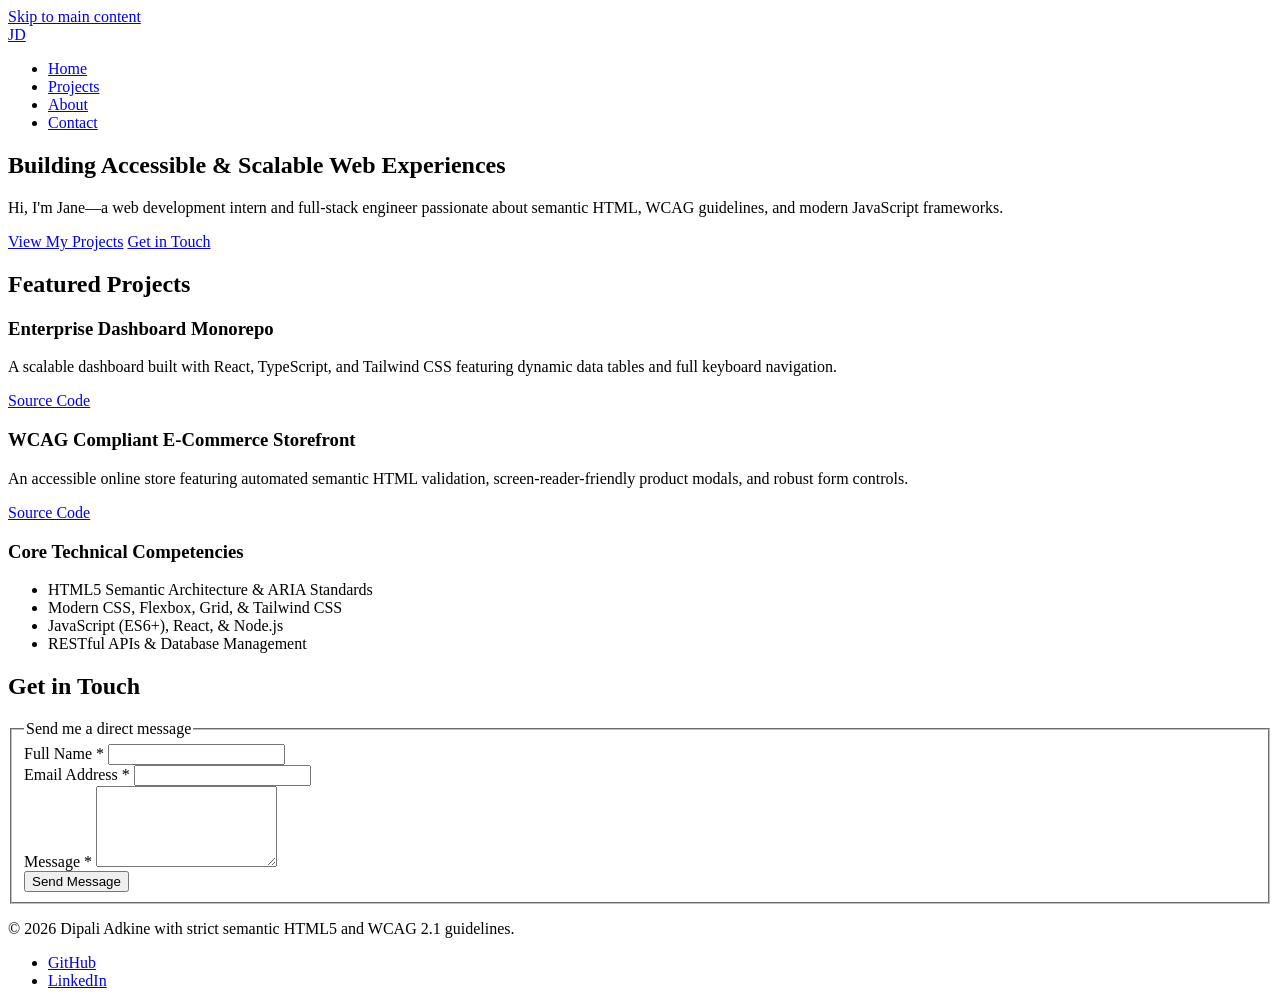
==== index.html @ 746985ae "thiranex internship task1 symantic HTML accessibility architecture" ====
<!DOCTYPE html>
<html lang="en">
<head>
    <meta charset="UTF-8">
    <meta name="viewport" content="width=device-width, initial-scale=1.0">
    <meta name="description" content="Professional portfolio of a Full-Stack Web
    <title>dipali Adkine | FullStack Web developer portfolio</title>
    <link rel="stylesheet" href="./styles.css">
</head>
<body>

    <!-- Skip Link for Keyboard & Screen Reader Users -->
    <a href="#main-content" class="skip-link">Skip to main content</a>

    <!-- Site Header & Global Navigation -->
    <header role="banner">
        <nav aria-label="Main Navigation" role="navigation">
            <div class="logo">
                <a href="index.html" aria-label="Dipali adkine Homepage">JD</a>
            </div>
            <ul class="nav-links" role="list">
                <li><a href="index.html" aria-current="page">Home</a></li>
                <li><a href="projects.html">Projects</a></li>
                <li><a href="about.html">About</a></li>
                <li><a href="contact.html">Contact</a></li>
            </ul>
        </nav>
    </header>

    <!-- Main Content Wrapper -->
    <main id="main-content" role="main">
        
        <!-- Hero Section -->
        <section aria-labelledby="hero-heading" class="hero-section">
            <h1 id="hero-heading">Building Accessible & Scalable Web Experiences</h1>
            <p>Hi, I'm Jane—a web development intern and full-stack engineer passionate about semantic HTML, WCAG guidelines, and modern JavaScript frameworks.</p>
            <div class="cta-group">
                <a href="projects.html" class="btn btn-primary">View My Projects</a>
                <a href="contact.html" class="btn btn-secondary">Get in Touch</a>
            </div>
        </section>

        <!-- Featured Projects Article Grid -->
        <section aria-labelledby="projects-heading">
            <h2 id="projects-heading">Featured Projects</h2>
            <div class="project-grid">
                
                <article class="project-card">
                    <h3>Enterprise Dashboard Monorepo</h3>
                    <p>A scalable dashboard built with React, TypeScript, and Tailwind CSS featuring dynamic data tables and full keyboard navigation.</p>
                    <a href="https://github.com/username/dashboard" aria-label="View Enterprise Dashboard Monorepo source code on GitHub">Source Code</a>
                </article>

                <article class="project-card">
                    <h3>WCAG Compliant E-Commerce Storefront</h3>
                    <p>An accessible online store featuring automated semantic HTML validation, screen-reader-friendly product modals, and robust form controls.</p>
                    <a href="https://github.com/username/storefront" aria-label="View WCAG Compliant E-Commerce Storefront source code on GitHub">Source Code</a>
                </article>

            </div>
        </section>

        <!-- Supplementary Sidebar / Tech Stack Section -->
        <aside aria-label="Skills and Technologies" class="tech-stack-aside">
            <h3>Core Technical Competencies</h3>
            <ul role="list">
                <li>HTML5 Semantic Architecture & ARIA Standards</li>
                <li>Modern CSS, Flexbox, Grid, & Tailwind CSS</li>
                <li>JavaScript (ES6+), React, & Node.js</li>
                <li>RESTful APIs & Database Management</li>
            </ul>
        </aside>

    </main>

    <!-- Accessible Contact Form Preview -->
    <section aria-labelledby="contact-heading" id="contact">
        <h2 id="contact-heading">Get in Touch</h2>
        <form action="#" method="POST" class="contact-form" novalidate>
            <fieldset>
                <legend>Send me a direct message</legend>

                <div class="form-group">
                    <label for="name">Full Name <span aria-hidden="true">*</span></label>
                    <input type="text" id="name" name="name" required aria-required="true" autocomplete="name">
                </div>

                <div class="form-group">
                    <label for="email">Email Address <span aria-hidden="true">*</span></label>
                    <input type="email" id="email" name="email" required aria-required="true" autocomplete="email">
                </div>

                <div class="form-group">
                    <label for="message">Message <span aria-hidden="true">*</span></label>
                    <textarea id="message" name="message" rows="5" required aria-required="true"></textarea>
                </div>

                <button type="submit" class="btn btn-primary">Send Message</button>
            </fieldset>
        </form>
    </section>

    <!-- Site Footer -->
    <footer role="contentinfo">
        <p>&copy; 2026 Dipali Adkine with strict semantic HTML5 and WCAG 2.1 guidelines.</p>
        <ul role="list" aria-label="Social links">
            <li><a href="https://github.com" target="_blank" rel="noopener noreferrer">GitHub</a></li>
            <li><a href="https://linkedin.com" target="_blank" rel="noopener noreferrer">LinkedIn</a></li>
        </ul>
    </footer>

</body>
</htm>
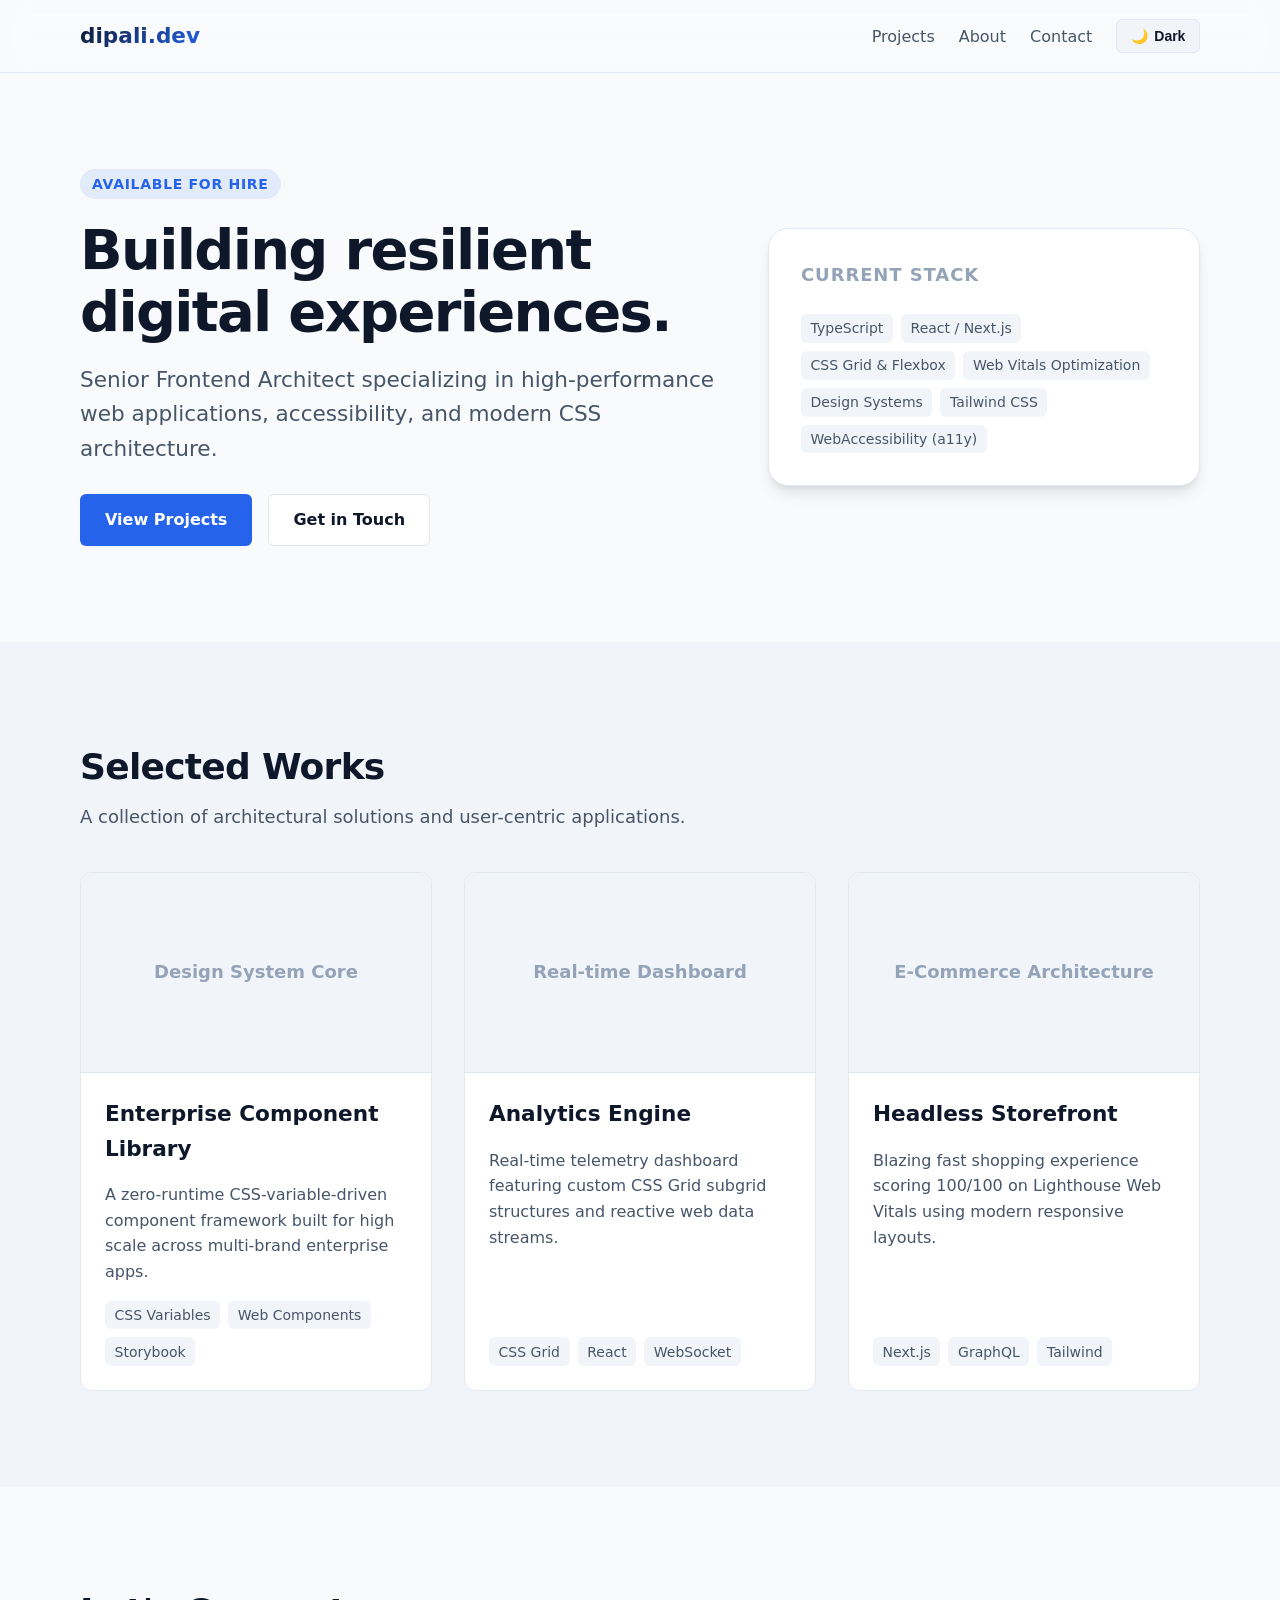
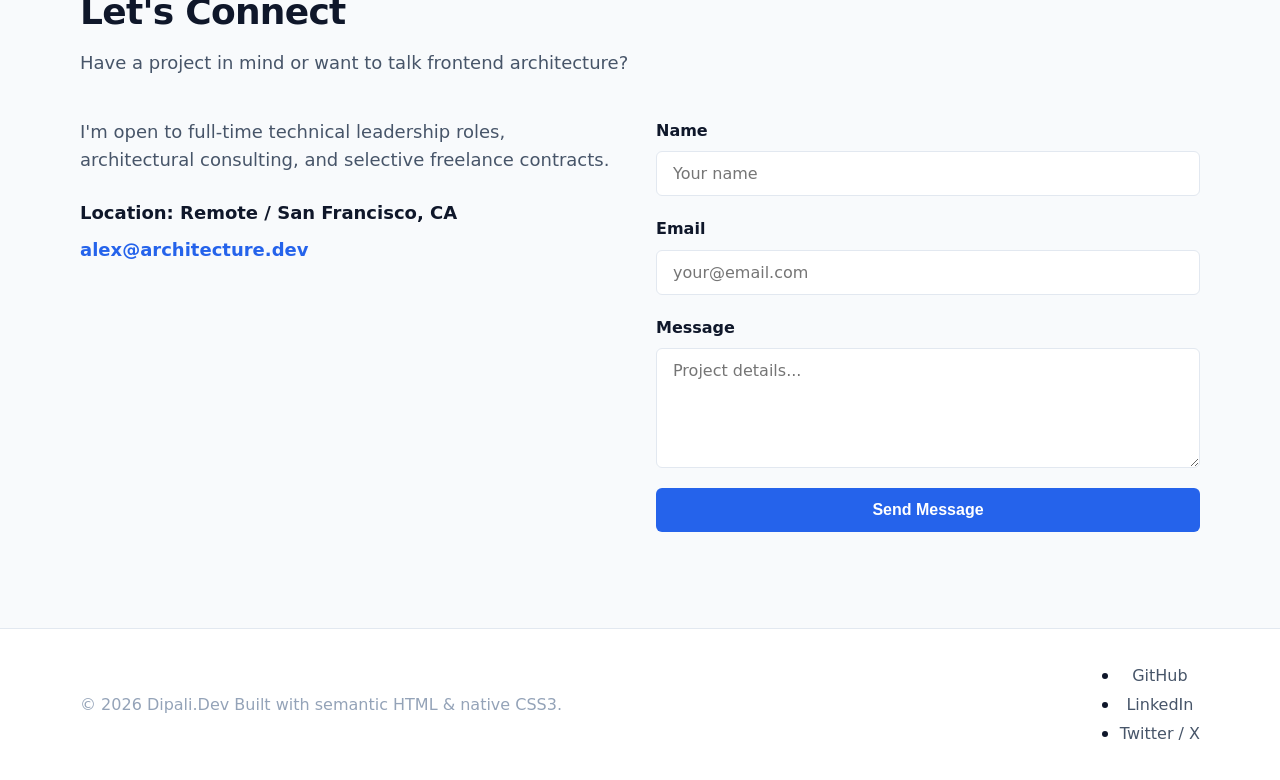
==== commit 05377f48: "Advance CSS Portfolio Architecture" ====
--- a/index.html
+++ b/index.html
@@ -1,113 +1,646 @@
 <!DOCTYPE html>
-<html lang="en">
+<html lang="en" data-theme="dark">
 <head>
-    <meta charset="UTF-8">
-    <meta name="viewport" content="width=device-width, initial-scale=1.0">
-    <meta name="description" content="Professional portfolio of a Full-Stack Web
-    <title>dipali Adkine | FullStack Web developer portfolio</title>
-    <link rel="stylesheet" href="./styles.css">
+  <meta charset="UTF-8" />
+  <meta name="viewport" content="width=device-width, initial-scale=1.0" />
+  <title>dipali adkine senior front end architech</title>
+
+  <style>
+    /* ==========================================================================
+       1. CSS CUSTOM VARIABLES & THEME ENGINE
+       ========================================================================== */
+    :root {
+      /* Color Palette — Light Mode Default */
+      --bg-primary: #f8fafc;
+      --bg-surface: #ffffff;
+      --bg-surface-elevated: #f1f5f9;
+      --text-primary: #0f172a;
+      --text-secondary: #475569;
+      --text-muted: #94a3b8;
+      --accent: #2563eb;
+      --accent-hover: #1d4ed8;
+      --accent-light: rgba(37, 99, 235, 0.1);
+      --border-color: #e2e8f0;
+      --shadow-sm: 0 1px 2px 0 rgb(0 0 0 / 0.05);
+      --shadow-md: 0 4px 6px -1px rgb(0 0 0 / 0.1), 0 2px 4px -2px rgb(0 0 0 / 0.1);
+      --shadow-lg: 0 10px 15px -3px rgb(0 0 0 / 0.1), 0 4px 6px -4px rgb(0 0 0 / 0.1);
+      
+      /* Typography Scale (Fluid with clamp) */
+      --font-sans: system-ui, -apple-system, BlinkMacSystemFont, 'Segoe UI', Roboto, sans-serif;
+      --text-xs: clamp(0.75rem, 0.7rem + 0.25vw, 0.875rem);
+      --text-sm: clamp(0.875rem, 0.8rem + 0.35vw, 1rem);
+      --text-base: clamp(1rem, 0.95rem + 0.25vw, 1.125rem);
+      --text-lg: clamp(1.125rem, 1rem + 0.6vw, 1.35rem);
+      --text-xl: clamp(1.5rem, 1.25rem + 1.25vw, 2.25rem);
+      --text-2xl: clamp(2rem, 1.5rem + 2.5vw, 3.5rem);
+
+      /* Structural Tokens */
+      --radius-sm: 6px;
+      --radius-md: 12px;
+      --radius-lg: 20px;
+      --max-width: 1200px;
+      --transition-fast: 150ms ease;
+      --transition-normal: 300ms cubic-bezier(0.4, 0, 0.2, 1);
+    }
+
+    /* Dark Mode Overrides */
+    [data-theme="dark"] {
+      --bg-primary: #0b0f19;
+      --bg-surface: #111827;
+      --bg-surface-elevated: #1f2937;
+      --text-primary: #f8fafc;
+      --text-secondary: #94a3b8;
+      --text-muted: #64748b;
+      --accent: #3b82f6;
+      --accent-hover: #60a5fa;
+      --accent-light: rgba(59, 130, 246, 0.15);
+      --border-color: #1e293b;
+      --shadow-sm: 0 1px 2px 0 rgb(0 0 0 / 0.5);
+      --shadow-md: 0 4px 6px -1px rgb(0 0 0 / 0.3);
+      --shadow-lg: 0 10px 15px -3px rgb(0 0 0 / 0.4);
+    }
+
+    /* System Preference Auto-Detect (Fallback if no explicit JS toggle) */
+    @media (prefers-color-scheme: dark) {
+      :root:not([data-theme="light"]) {
+        --bg-primary: #0b0f19;
+        --bg-surface: #111827;
+        --bg-surface-elevated: #1f2937;
+        --text-primary: #f8fafc;
+        --text-secondary: #94a3b8;
+        --text-muted: #64748b;
+        --accent: #3b82f6;
+        --accent-hover: #60a5fa;
+        --accent-light: rgba(59, 130, 246, 0.15);
+        --border-color: #1e293b;
+      }
+    }
+
+    /* ==========================================================================
+       2. MODERN CSS RESET & GLOBAL BASE
+       ========================================================================== */
+    *, *::before, *::after {
+      box-sizing: border-box;
+      margin: 0;
+      padding: 0;
+    }
+
+    html {
+      scroll-behavior: smooth;
+      color-scheme: light dark;
+    }
+
+    body {
+      background-color: var(--bg-primary);
+      color: var(--text-primary);
+      font-family: var(--font-sans);
+      font-size: var(--text-base);
+      line-height: 1.6;
+      transition: background-color var(--transition-normal), color var(--transition-normal);
+      min-height: 100vh;
+      display: flex;
+      flex-direction: column;
+    }
+
+    a {
+      color: inherit;
+      text-decoration: none;
+    }
+
+    img {
+      max-width: 100%;
+      height: auto;
+      display: block;
+    }
+
+    /* ==========================================================================
+       3. MACRO LAYOUT & CONTAINER PATTERNS
+       ========================================================================== */
+    .container {
+      width: 100%;
+      max-width: var(--max-width);
+      margin-inline: auto;
+      padding-inline: clamp(1rem, 4vw, 2.5rem);
+    }
+
+    .section {
+      padding-block: clamp(3rem, 8vw, 6rem);
+    }
+
+    .section-title {
+      font-size: var(--text-xl);
+      font-weight: 700;
+      letter-spacing: -0.02em;
+      margin-bottom: 0.5rem;
+    }
+
+    .section-subtitle {
+      color: var(--text-secondary);
+      margin-bottom: 2.5rem;
+      font-size: var(--text-base);
+    }
+
+    /* ==========================================================================
+       4. HEADER & FLEXBOX NAVIGATION
+       ========================================================================== */
+    .site-header {
+      position: sticky;
+      top: 0;
+      z-index: 100;
+      background-color: rgba(var(--bg-surface), 0.8);
+      backdrop-filter: blur(12px);
+      -webkit-backdrop-filter: blur(12px);
+      border-bottom: 1px solid var(--border-color);
+      transition: background-color var(--transition-normal);
+    }
+
+    .nav-container {
+      display: flex;
+      justify-content: space-between;
+      align-items: center;
+      height: 4.5rem;
+    }
+
+    .logo {
+      font-size: var(--text-lg);
+      font-weight: 800;
+      background: linear-gradient(135deg, var(--text-primary), var(--accent));
+      -webkit-background-clip: text;
+      -webkit-text-fill-color: transparent;
+    }
+
+    .nav-links {
+      display: flex;
+      align-items: center;
+      gap: 1.5rem;
+      list-style: none;
+    }
+
+    .nav-link {
+      color: var(--text-secondary);
+      font-weight: 500;
+      font-size: var(--text-sm);
+      transition: color var(--transition-fast);
+    }
+
+    .nav-link:hover {
+      color: var(--accent);
+    }
+
+    .theme-toggle {
+      background: var(--bg-surface-elevated);
+      border: 1px solid var(--border-color);
+      color: var(--text-primary);
+      padding: 0.5rem 0.85rem;
+      border-radius: var(--radius-sm);
+      cursor: pointer;
+      font-size: var(--text-xs);
+      font-weight: 600;
+      display: inline-flex;
+      align-items: center;
+      gap: 0.4rem;
+      transition: background-color var(--transition-fast), border-color var(--transition-fast);
+    }
+
+    .theme-toggle:hover {
+      border-color: var(--accent);
+    }
+
+    /* ==========================================================================
+       5. HERO SECTION (CSS GRID MACRO-LAYOUT)
+       ========================================================================== */
+    .hero-grid {
+      display: grid;
+      grid-template-columns: 1fr;
+      gap: 2.5rem;
+      align-items: center;
+    }
+
+    .hero-content {
+      display: flex;
+      flex-direction: column;
+      gap: 1.25rem;
+      align-items: flex-start;
+    }
+
+    .badge {
+      background: var(--accent-light);
+      color: var(--accent);
+      padding: 0.25rem 0.75rem;
+      border-radius: 999px;
+      font-size: var(--text-xs);
+      font-weight: 600;
+      letter-spacing: 0.05em;
+      text-transform: uppercase;
+    }
+
+    .hero-title {
+      font-size: var(--text-2xl);
+      line-height: 1.1;
+      font-weight: 800;
+      letter-spacing: -0.03em;
+    }
+
+    .hero-bio {
+      color: var(--text-secondary);
+      max-width: 55ch;
+      font-size: var(--text-lg);
+    }
+
+    .cta-group {
+      display: flex;
+      flex-wrap: wrap;
+      gap: 1rem;
+      margin-top: 0.5rem;
+    }
+
+    .btn {
+      display: inline-flex;
+      align-items: center;
+      justify-content: center;
+      padding: 0.75rem 1.5rem;
+      border-radius: var(--radius-sm);
+      font-weight: 600;
+      font-size: var(--text-sm);
+      transition: all var(--transition-fast);
+      cursor: pointer;
+      border: 1px solid transparent;
+    }
+
+    .btn-primary {
+      background-color: var(--accent);
+      color: #ffffff;
+    }
+
+    .btn-primary:hover {
+      background-color: var(--accent-hover);
+      transform: translateY(-2px);
+      box-shadow: var(--shadow-md);
+    }
+
+    .btn-secondary {
+      background-color: var(--bg-surface);
+      border-color: var(--border-color);
+      color: var(--text-primary);
+    }
+
+    .btn-secondary:hover {
+      background-color: var(--bg-surface-elevated);
+      transform: translateY(-2px);
+    }
+
+    .hero-card {
+      background-color: var(--bg-surface);
+      border: 1px solid var(--border-color);
+      border-radius: var(--radius-lg);
+      padding: 2rem;
+      box-shadow: var(--shadow-lg);
+      display: flex;
+      flex-direction: column;
+      gap: 1.5rem;
+    }
+
+    /* ==========================================================================
+       6. PROJECTS GRID (AUTO-FIT RESPONSIVE PATTERN)
+       ========================================================================== */
+    .projects-grid {
+      display: grid;
+      /* Auto-responsive grid without hardcoded breakpoint overrides */
+      grid-template-columns: repeat(auto-fit, minmax(min(100%, 320px), 1fr));
+      gap: 2rem;
+    }
+
+    .project-card {
+      background-color: var(--bg-surface);
+      border: 1px solid var(--border-color);
+      border-radius: var(--radius-md);
+      overflow: hidden;
+      display: flex;
+      flex-direction: column;
+      transition: transform var(--transition-normal), box-shadow var(--transition-normal), border-color var(--transition-normal);
+    }
+
+    .project-card:hover {
+      transform: translateY(-4px);
+      box-shadow: var(--shadow-lg);
+      border-color: var(--accent);
+    }
+
+    .project-preview {
+      width: 100%;
+      height: 200px;
+      background-color: var(--bg-surface-elevated);
+      display: flex;
+      align-items: center;
+      justify-content: center;
+      color: var(--text-muted);
+      font-weight: 600;
+      border-bottom: 1px solid var(--border-color);
+    }
+
+    .project-body {
+      padding: 1.5rem;
+      display: flex;
+      flex-direction: column;
+      flex-grow: 1;
+      gap: 1rem;
+    }
+
+    .project-title {
+      font-size: var(--text-lg);
+      font-weight: 700;
+    }
+
+    .project-desc {
+      color: var(--text-secondary);
+      font-size: var(--text-sm);
+      flex-grow: 1;
+    }
+
+    /* Flexbox Local Alignment for Tags */
+    .tag-list {
+      display: flex;
+      flex-wrap: wrap;
+      gap: 0.5rem;
+      list-style: none;
+    }
+
+    .tag {
+      background-color: var(--bg-surface-elevated);
+      color: var(--text-secondary);
+      font-size: var(--text-xs);
+      padding: 0.2rem 0.6rem;
+      border-radius: var(--radius-sm);
+      font-weight: 500;
+    }
+
+    /* ==========================================================================
+       7. CONTACT & FOOTER LAYOUT
+       ========================================================================== */
+    .contact-grid {
+      display: grid;
+      grid-template-columns: 1fr;
+      gap: 2rem;
+    }
+
+    .form-group {
+      display: flex;
+      flex-direction: column;
+      gap: 0.5rem;
+      margin-bottom: 1.25rem;
+    }
+
+    .form-label {
+      font-size: var(--text-sm);
+      font-weight: 600;
+    }
+
+    .form-input, .form-textarea {
+      width: 100%;
+      padding: 0.75rem 1rem;
+      background-color: var(--bg-surface);
+      border: 1px solid var(--border-color);
+      border-radius: var(--radius-sm);
+      color: var(--text-primary);
+      font-family: inherit;
+      font-size: var(--text-sm);
+      transition: border-color var(--transition-fast);
+    }
+
+    .form-input:focus, .form-textarea:focus {
+      outline: none;
+      border-color: var(--accent);
+    }
+
+    .form-textarea {
+      resize: vertical;
+      min-height: 120px;
+    }
+
+    .site-footer {
+      margin-top: auto;
+      border-top: 1px solid var(--border-color);
+      padding-block: 2rem;
+      background-color: var(--bg-surface);
+    }
+
+    .footer-container {
+      display: flex;
+      flex-direction: column;
+      align-items: center;
+      gap: 1rem;
+      text-align: center;
+    }
+
+    /* ==========================================================================
+       8. MOBILE-FIRST RESPONSIVE MEDIA QUERIES
+       ========================================================================== */
+    /* Tablet Breakpoint (768px and up) */
+    @media (min-width: 768px) {
+      .hero-grid {
+        grid-template-columns: 1.2fr 0.8fr;
+      }
+
+      .contact-grid {
+        grid-template-columns: 1fr 1fr;
+      }
+
+      .footer-container {
+        flex-direction: row;
+        justify-content: space-between;
+      }
+    }
+
+    /* Desktop Breakpoint (1024px and up) */
+    @media (min-width: 1024px) {
+      .section {
+        padding-block: 6rem;
+      }
+    }
+  </style>
 </head>
 <body>
 
-    <!-- Skip Link for Keyboard & Screen Reader Users -->
-    <a href="#main-content" class="skip-link">Skip to main content</a>
-
-    <!-- Site Header & Global Navigation -->
-    <header role="banner">
-        <nav aria-label="Main Navigation" role="navigation">
-            <div class="logo">
-                <a href="index.html" aria-label="Dipali adkine Homepage">JD</a>
+  <!-- SITE HEADER -->
+  <header class="site-header">
+    <div class="container nav-container">
+      <a href="#" class="logo">dipali.dev</a>
+      <nav>
+        <ul class="nav-links">
+          <li><a href="#projects" class="nav-link">Projects</a></li>
+          <li><a href="#about" class="nav-link">About</a></li>
+          <li><a href="#contact" class="nav-link">Contact</a></li>
+          <li>
+            <button class="theme-toggle" id="theme-toggle" aria-label="Toggle color theme">
+              <span id="theme-icon">🌙</span>
+              <span id="theme-text">Dark</span>
+            </button>
+          </li>
+        </ul>
+      </nav>
+    </div>
+  </header>
+
+  <main>
+    <!-- HERO SECTION -->
+    <section class="section">
+      <div class="container hero-grid">
+        <div class="hero-content">
+          <span class="badge">Available for Hire</span>
+          <h1 class="hero-title">Building resilient digital experiences.</h1>
+          <p class="hero-bio">
+            Senior Frontend Architect specializing in high-performance web applications, accessibility, and modern CSS architecture.
+          </p>
+          <div class="cta-group">
+            <a href="#projects" class="btn btn-primary">View Projects</a>
+            <a href="#contact" class="btn btn-secondary">Get in Touch</a>
+          </div>
+        </div>
+
+        <div class="hero-card">
+          <h3 style="font-size: var(--text-base); color: var(--text-muted); text-transform: uppercase; letter-spacing: 0.05em;">Current Stack</h3>
+          <ul class="tag-list">
+            <li class="tag">TypeScript</li>
+            <li class="tag">React / Next.js</li>
+            <li class="tag">CSS Grid & Flexbox</li>
+            <li class="tag">Web Vitals Optimization</li>
+            <li class="tag">Design Systems</li>
+            <li class="tag">Tailwind CSS</li>
+            <li class="tag">WebAccessibility (a11y)</li>
+          </ul>
+        </div>
+      </div>
+    </section>
+
+    <!-- PROJECTS SECTION -->
+    <section id="projects" class="section" style="background-color: var(--bg-surface-elevated);">
+      <div class="container">
+        <h2 class="section-title">Selected Works</h2>
+        <p class="section-subtitle">A collection of architectural solutions and user-centric applications.</p>
+
+        <div class="projects-grid">
+          <!-- Card 1 -->
+          <article class="project-card">
+            <div class="project-preview">Design System Core</div>
+            <div class="project-body">
+              <h3 class="project-title">Enterprise Component Library</h3>
+              <p class="project-desc">A zero-runtime CSS-variable-driven component framework built for high scale across multi-brand enterprise apps.</p>
+              <ul class="tag-list">
+                <li class="tag">CSS Variables</li>
+                <li class="tag">Web Components</li>
+                <li class="tag">Storybook</li>
+              </ul>
             </div>
-            <ul class="nav-links" role="list">
-                <li><a href="index.html" aria-current="page">Home</a></li>
-                <li><a href="projects.html">Projects</a></li>
-                <li><a href="about.html">About</a></li>
-                <li><a href="contact.html">Contact</a></li>
-            </ul>
-        </nav>
-    </header>
-
-    <!-- Main Content Wrapper -->
-    <main id="main-content" role="main">
-        
-        <!-- Hero Section -->
-        <section aria-labelledby="hero-heading" class="hero-section">
-            <h1 id="hero-heading">Building Accessible & Scalable Web Experiences</h1>
-            <p>Hi, I'm Jane—a web development intern and full-stack engineer passionate about semantic HTML, WCAG guidelines, and modern JavaScript frameworks.</p>
-            <div class="cta-group">
-                <a href="projects.html" class="btn btn-primary">View My Projects</a>
-                <a href="contact.html" class="btn btn-secondary">Get in Touch</a>
+          </article>
+
+          <!-- Card 2 -->
+          <article class="project-card">
+            <div class="project-preview">Real-time Dashboard</div>
+            <div class="project-body">
+              <h3 class="project-title">Analytics Engine</h3>
+              <p class="project-desc">Real-time telemetry dashboard featuring custom CSS Grid subgrid structures and reactive web data streams.</p>
+              <ul class="tag-list">
+                <li class="tag">CSS Grid</li>
+                <li class="tag">React</li>
+                <li class="tag">WebSocket</li>
+              </ul>
             </div>
-        </section>
-
-        <!-- Featured Projects Article Grid -->
-        <section aria-labelledby="projects-heading">
-            <h2 id="projects-heading">Featured Projects</h2>
-            <div class="project-grid">
-                
-                <article class="project-card">
-                    <h3>Enterprise Dashboard Monorepo</h3>
-                    <p>A scalable dashboard built with React, TypeScript, and Tailwind CSS featuring dynamic data tables and full keyboard navigation.</p>
-                    <a href="https://github.com/username/dashboard" aria-label="View Enterprise Dashboard Monorepo source code on GitHub">Source Code</a>
-                </article>
-
-                <article class="project-card">
-                    <h3>WCAG Compliant E-Commerce Storefront</h3>
-                    <p>An accessible online store featuring automated semantic HTML validation, screen-reader-friendly product modals, and robust form controls.</p>
-                    <a href="https://github.com/username/storefront" aria-label="View WCAG Compliant E-Commerce Storefront source code on GitHub">Source Code</a>
-                </article>
-
+          </article>
+
+          <!-- Card 3 -->
+          <article class="project-card">
+            <div class="project-preview">E-Commerce Architecture</div>
+            <div class="project-body">
+              <h3 class="project-title">Headless Storefront</h3>
+              <p class="project-desc">Blazing fast shopping experience scoring 100/100 on Lighthouse Web Vitals using modern responsive layouts.</p>
+              <ul class="tag-list">
+                <li class="tag">Next.js</li>
+                <li class="tag">GraphQL</li>
+                <li class="tag">Tailwind</li>
+              </ul>
             </div>
-        </section>
-
-        <!-- Supplementary Sidebar / Tech Stack Section -->
-        <aside aria-label="Skills and Technologies" class="tech-stack-aside">
-            <h3>Core Technical Competencies</h3>
-            <ul role="list">
-                <li>HTML5 Semantic Architecture & ARIA Standards</li>
-                <li>Modern CSS, Flexbox, Grid, & Tailwind CSS</li>
-                <li>JavaScript (ES6+), React, & Node.js</li>
-                <li>RESTful APIs & Database Management</li>
-            </ul>
-        </aside>
-
-    </main>
-
-    <!-- Accessible Contact Form Preview -->
-    <section aria-labelledby="contact-heading" id="contact">
-        <h2 id="contact-heading">Get in Touch</h2>
-        <form action="#" method="POST" class="contact-form" novalidate>
-            <fieldset>
-                <legend>Send me a direct message</legend>
-
-                <div class="form-group">
-                    <label for="name">Full Name <span aria-hidden="true">*</span></label>
-                    <input type="text" id="name" name="name" required aria-required="true" autocomplete="name">
-                </div>
-
-                <div class="form-group">
-                    <label for="email">Email Address <span aria-hidden="true">*</span></label>
-                    <input type="email" id="email" name="email" required aria-required="true" autocomplete="email">
-                </div>
-
-                <div class="form-group">
-                    <label for="message">Message <span aria-hidden="true">*</span></label>
-                    <textarea id="message" name="message" rows="5" required aria-required="true"></textarea>
-                </div>
-
-                <button type="submit" class="btn btn-primary">Send Message</button>
-            </fieldset>
-        </form>
+          </article>
+        </div>
+      </div>
     </section>
 
-    <!-- Site Footer -->
-    <footer role="contentinfo">
-        <p>&copy; 2026 Dipali Adkine with strict semantic HTML5 and WCAG 2.1 guidelines.</p>
-        <ul role="list" aria-label="Social links">
-            <li><a href="https://github.com" target="_blank" rel="noopener noreferrer">GitHub</a></li>
-            <li><a href="https://linkedin.com" target="_blank" rel="noopener noreferrer">LinkedIn</a></li>
-        </ul>
-    </footer>
-
+    <!-- CONTACT SECTION -->
+    <section id="contact" class="section">
+      <div class="container">
+        <h2 class="section-title">Let's Connect</h2>
+        <p class="section-subtitle">Have a project in mind or want to talk frontend architecture?</p>
+
+        <div class="contact-grid">
+          <div>
+            <p style="margin-bottom: 1.5rem; color: var(--text-secondary);">
+              I'm open to full-time technical leadership roles, architectural consulting, and selective freelance contracts.
+            </p>
+            <p style="font-weight: 600;">Location: Remote / San Francisco, CA</p>
+            <p style="font-weight: 600; color: var(--accent); margin-top: 0.5rem;">alex@architecture.dev</p>
+          </div>
+
+          <form onsubmit="event.preventDefault(); alert('Message sent!');">
+            <div class="form-group">
+              <label for="name" class="form-label">Name</label>
+              <input type="text" id="name" class="form-input" required placeholder="Your name" />
+            </div>
+            <div class="form-group">
+              <label for="email" class="form-label">Email</label>
+              <input type="email" id="email" class="form-input" required placeholder="your@email.com" />
+            </div>
+            <div class="form-group">
+              <label for="message" class="form-label">Message</label>
+              <textarea id="message" class="form-textarea" required placeholder="Project details..."></textarea>
+            </div>
+            <button type="submit" class="btn btn-primary" style="width: 100%;">Send Message</button>
+          </form>
+        </div>
+      </div>
+    </section>
+  </main>
+
+  <!-- FOOTER -->
+  <footer class="site-footer">
+    <div class="container footer-container">
+      <p style="color: var(--text-muted); font-size: var(--text-sm);">
+        &copy; 2026 Dipali.Dev Built with semantic HTML &amp; native CSS3.
+      </p>
+      <ul class="t -list">
+        <li><a href="#" class="nav-link">GitHub</a></li>
+        <li><a href="#" class="nav-link">LinkedIn</a></li>
+        <li><a href="#" class="nav-link">Twitter / X</a></li>
+      </ul>
+    </div>
+  </footer>
+
+  <!-- SCRIPT: LIGHT/DARK MODE ENGINE -->
+  <script>
+    const toggleBtn = document.getElementById('theme-toggle');
+    const themeIcon = document.getElementById('theme-icon');
+    const themeText = document.getElementById('theme-text');
+    const htmlEl = document.documentElement;
+
+    function setTheme(theme) {
+      htmlEl.setAttribute('data-theme', theme);
+      localStorage.setItem('theme', theme);
+      if (theme === 'dark') {
+        themeIcon.textContent = '☀️';
+        themeText.textContent = 'Light';
+      } else {
+        themeIcon.textContent = '🌙';
+        themeText.textContent = 'Dark';
+      }
+    }
+
+    // Initialize state
+    const savedTheme = localStorage.getItem('theme') || 
+      (window.matchMedia('(prefers-color-scheme: dark)').matches ? 'dark' : 'light');
+    setTheme(savedTheme);
+
+    toggleBtn.addEventListener('click', () => {
+      const currentTheme = htmlEl.getAttribute('data-theme');
+      setTheme(currentTheme === 'dark' ? 'light' : 'dark');
+    });
+  </script>
 </body>
-</htm>+</html>
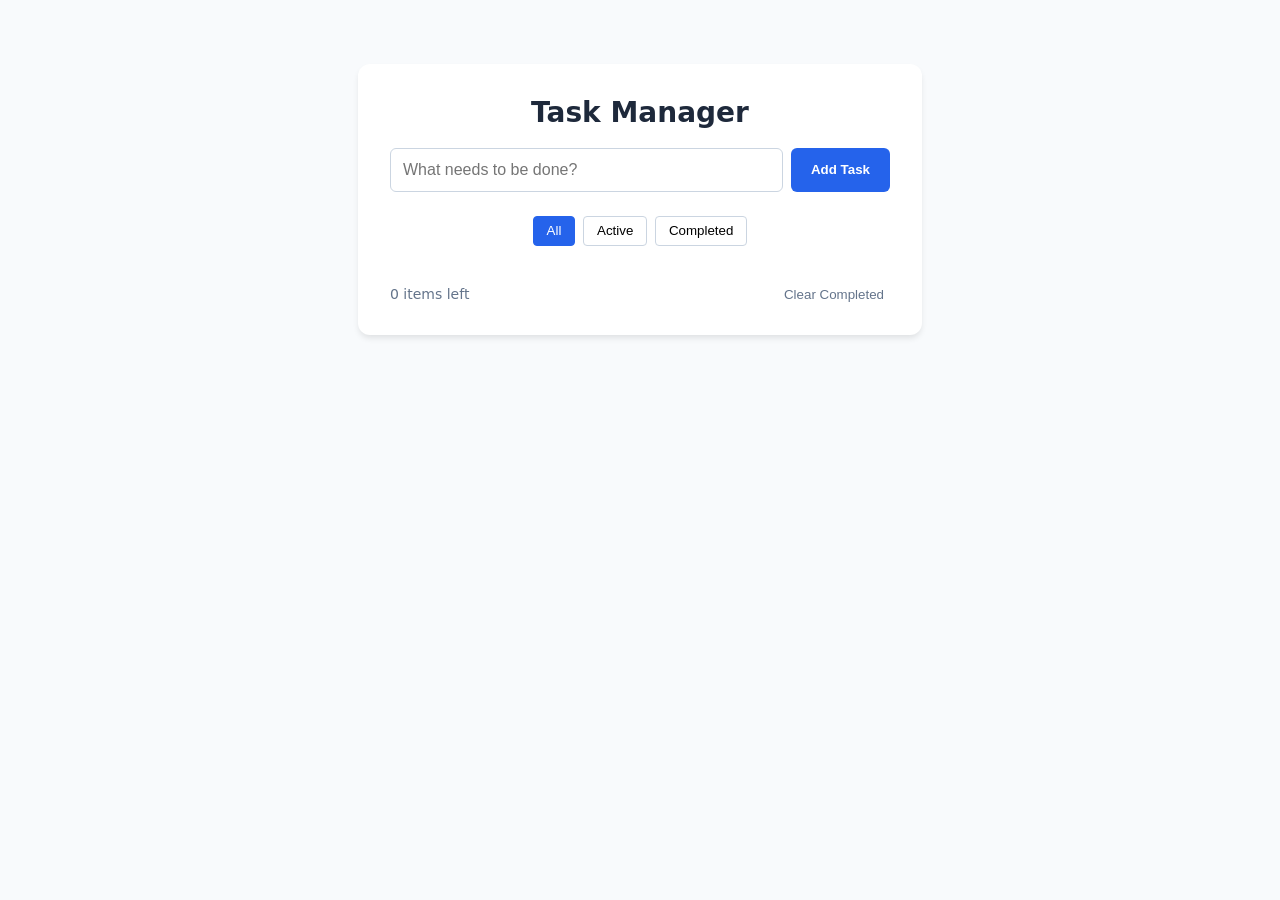
==== commit ad121c7d: "thiranex internship task3 task management application" ====
--- a/index.html
+++ b/index.html
@@ -1,646 +1,35 @@
 <!DOCTYPE html>
-<html lang="en" data-theme="dark">
+<html lang="en">
 <head>
-  <meta charset="UTF-8" />
-  <meta name="viewport" content="width=device-width, initial-scale=1.0" />
-  <title>dipali adkine senior front end architech</title>
-
-  <style>
-    /* ==========================================================================
-       1. CSS CUSTOM VARIABLES & THEME ENGINE
-       ========================================================================== */
-    :root {
-      /* Color Palette — Light Mode Default */
-      --bg-primary: #f8fafc;
-      --bg-surface: #ffffff;
-      --bg-surface-elevated: #f1f5f9;
-      --text-primary: #0f172a;
-      --text-secondary: #475569;
-      --text-muted: #94a3b8;
-      --accent: #2563eb;
-      --accent-hover: #1d4ed8;
-      --accent-light: rgba(37, 99, 235, 0.1);
-      --border-color: #e2e8f0;
-      --shadow-sm: 0 1px 2px 0 rgb(0 0 0 / 0.05);
-      --shadow-md: 0 4px 6px -1px rgb(0 0 0 / 0.1), 0 2px 4px -2px rgb(0 0 0 / 0.1);
-      --shadow-lg: 0 10px 15px -3px rgb(0 0 0 / 0.1), 0 4px 6px -4px rgb(0 0 0 / 0.1);
-      
-      /* Typography Scale (Fluid with clamp) */
-      --font-sans: system-ui, -apple-system, BlinkMacSystemFont, 'Segoe UI', Roboto, sans-serif;
-      --text-xs: clamp(0.75rem, 0.7rem + 0.25vw, 0.875rem);
-      --text-sm: clamp(0.875rem, 0.8rem + 0.35vw, 1rem);
-      --text-base: clamp(1rem, 0.95rem + 0.25vw, 1.125rem);
-      --text-lg: clamp(1.125rem, 1rem + 0.6vw, 1.35rem);
-      --text-xl: clamp(1.5rem, 1.25rem + 1.25vw, 2.25rem);
-      --text-2xl: clamp(2rem, 1.5rem + 2.5vw, 3.5rem);
-
-      /* Structural Tokens */
-      --radius-sm: 6px;
-      --radius-md: 12px;
-      --radius-lg: 20px;
-      --max-width: 1200px;
-      --transition-fast: 150ms ease;
-      --transition-normal: 300ms cubic-bezier(0.4, 0, 0.2, 1);
-    }
-
-    /* Dark Mode Overrides */
-    [data-theme="dark"] {
-      --bg-primary: #0b0f19;
-      --bg-surface: #111827;
-      --bg-surface-elevated: #1f2937;
-      --text-primary: #f8fafc;
-      --text-secondary: #94a3b8;
-      --text-muted: #64748b;
-      --accent: #3b82f6;
-      --accent-hover: #60a5fa;
-      --accent-light: rgba(59, 130, 246, 0.15);
-      --border-color: #1e293b;
-      --shadow-sm: 0 1px 2px 0 rgb(0 0 0 / 0.5);
-      --shadow-md: 0 4px 6px -1px rgb(0 0 0 / 0.3);
-      --shadow-lg: 0 10px 15px -3px rgb(0 0 0 / 0.4);
-    }
-
-    /* System Preference Auto-Detect (Fallback if no explicit JS toggle) */
-    @media (prefers-color-scheme: dark) {
-      :root:not([data-theme="light"]) {
-        --bg-primary: #0b0f19;
-        --bg-surface: #111827;
-        --bg-surface-elevated: #1f2937;
-        --text-primary: #f8fafc;
-        --text-secondary: #94a3b8;
-        --text-muted: #64748b;
-        --accent: #3b82f6;
-        --accent-hover: #60a5fa;
-        --accent-light: rgba(59, 130, 246, 0.15);
-        --border-color: #1e293b;
-      }
-    }
-
-    /* ==========================================================================
-       2. MODERN CSS RESET & GLOBAL BASE
-       ========================================================================== */
-    *, *::before, *::after {
-      box-sizing: border-box;
-      margin: 0;
-      padding: 0;
-    }
-
-    html {
-      scroll-behavior: smooth;
-      color-scheme: light dark;
-    }
-
-    body {
-      background-color: var(--bg-primary);
-      color: var(--text-primary);
-      font-family: var(--font-sans);
-      font-size: var(--text-base);
-      line-height: 1.6;
-      transition: background-color var(--transition-normal), color var(--transition-normal);
-      min-height: 100vh;
-      display: flex;
-      flex-direction: column;
-    }
-
-    a {
-      color: inherit;
-      text-decoration: none;
-    }
-
-    img {
-      max-width: 100%;
-      height: auto;
-      display: block;
-    }
-
-    /* ==========================================================================
-       3. MACRO LAYOUT & CONTAINER PATTERNS
-       ========================================================================== */
-    .container {
-      width: 100%;
-      max-width: var(--max-width);
-      margin-inline: auto;
-      padding-inline: clamp(1rem, 4vw, 2.5rem);
-    }
-
-    .section {
-      padding-block: clamp(3rem, 8vw, 6rem);
-    }
-
-    .section-title {
-      font-size: var(--text-xl);
-      font-weight: 700;
-      letter-spacing: -0.02em;
-      margin-bottom: 0.5rem;
-    }
-
-    .section-subtitle {
-      color: var(--text-secondary);
-      margin-bottom: 2.5rem;
-      font-size: var(--text-base);
-    }
-
-    /* ==========================================================================
-       4. HEADER & FLEXBOX NAVIGATION
-       ========================================================================== */
-    .site-header {
-      position: sticky;
-      top: 0;
-      z-index: 100;
-      background-color: rgba(var(--bg-surface), 0.8);
-      backdrop-filter: blur(12px);
-      -webkit-backdrop-filter: blur(12px);
-      border-bottom: 1px solid var(--border-color);
-      transition: background-color var(--transition-normal);
-    }
-
-    .nav-container {
-      display: flex;
-      justify-content: space-between;
-      align-items: center;
-      height: 4.5rem;
-    }
-
-    .logo {
-      font-size: var(--text-lg);
-      font-weight: 800;
-      background: linear-gradient(135deg, var(--text-primary), var(--accent));
-      -webkit-background-clip: text;
-      -webkit-text-fill-color: transparent;
-    }
-
-    .nav-links {
-      display: flex;
-      align-items: center;
-      gap: 1.5rem;
-      list-style: none;
-    }
-
-    .nav-link {
-      color: var(--text-secondary);
-      font-weight: 500;
-      font-size: var(--text-sm);
-      transition: color var(--transition-fast);
-    }
-
-    .nav-link:hover {
-      color: var(--accent);
-    }
-
-    .theme-toggle {
-      background: var(--bg-surface-elevated);
-      border: 1px solid var(--border-color);
-      color: var(--text-primary);
-      padding: 0.5rem 0.85rem;
-      border-radius: var(--radius-sm);
-      cursor: pointer;
-      font-size: var(--text-xs);
-      font-weight: 600;
-      display: inline-flex;
-      align-items: center;
-      gap: 0.4rem;
-      transition: background-color var(--transition-fast), border-color var(--transition-fast);
-    }
-
-    .theme-toggle:hover {
-      border-color: var(--accent);
-    }
-
-    /* ==========================================================================
-       5. HERO SECTION (CSS GRID MACRO-LAYOUT)
-       ========================================================================== */
-    .hero-grid {
-      display: grid;
-      grid-template-columns: 1fr;
-      gap: 2.5rem;
-      align-items: center;
-    }
-
-    .hero-content {
-      display: flex;
-      flex-direction: column;
-      gap: 1.25rem;
-      align-items: flex-start;
-    }
-
-    .badge {
-      background: var(--accent-light);
-      color: var(--accent);
-      padding: 0.25rem 0.75rem;
-      border-radius: 999px;
-      font-size: var(--text-xs);
-      font-weight: 600;
-      letter-spacing: 0.05em;
-      text-transform: uppercase;
-    }
-
-    .hero-title {
-      font-size: var(--text-2xl);
-      line-height: 1.1;
-      font-weight: 800;
-      letter-spacing: -0.03em;
-    }
-
-    .hero-bio {
-      color: var(--text-secondary);
-      max-width: 55ch;
-      font-size: var(--text-lg);
-    }
-
-    .cta-group {
-      display: flex;
-      flex-wrap: wrap;
-      gap: 1rem;
-      margin-top: 0.5rem;
-    }
-
-    .btn {
-      display: inline-flex;
-      align-items: center;
-      justify-content: center;
-      padding: 0.75rem 1.5rem;
-      border-radius: var(--radius-sm);
-      font-weight: 600;
-      font-size: var(--text-sm);
-      transition: all var(--transition-fast);
-      cursor: pointer;
-      border: 1px solid transparent;
-    }
-
-    .btn-primary {
-      background-color: var(--accent);
-      color: #ffffff;
-    }
-
-    .btn-primary:hover {
-      background-color: var(--accent-hover);
-      transform: translateY(-2px);
-      box-shadow: var(--shadow-md);
-    }
-
-    .btn-secondary {
-      background-color: var(--bg-surface);
-      border-color: var(--border-color);
-      color: var(--text-primary);
-    }
-
-    .btn-secondary:hover {
-      background-color: var(--bg-surface-elevated);
-      transform: translateY(-2px);
-    }
-
-    .hero-card {
-      background-color: var(--bg-surface);
-      border: 1px solid var(--border-color);
-      border-radius: var(--radius-lg);
-      padding: 2rem;
-      box-shadow: var(--shadow-lg);
-      display: flex;
-      flex-direction: column;
-      gap: 1.5rem;
-    }
-
-    /* ==========================================================================
-       6. PROJECTS GRID (AUTO-FIT RESPONSIVE PATTERN)
-       ========================================================================== */
-    .projects-grid {
-      display: grid;
-      /* Auto-responsive grid without hardcoded breakpoint overrides */
-      grid-template-columns: repeat(auto-fit, minmax(min(100%, 320px), 1fr));
-      gap: 2rem;
-    }
-
-    .project-card {
-      background-color: var(--bg-surface);
-      border: 1px solid var(--border-color);
-      border-radius: var(--radius-md);
-      overflow: hidden;
-      display: flex;
-      flex-direction: column;
-      transition: transform var(--transition-normal), box-shadow var(--transition-normal), border-color var(--transition-normal);
-    }
-
-    .project-card:hover {
-      transform: translateY(-4px);
-      box-shadow: var(--shadow-lg);
-      border-color: var(--accent);
-    }
-
-    .project-preview {
-      width: 100%;
-      height: 200px;
-      background-color: var(--bg-surface-elevated);
-      display: flex;
-      align-items: center;
-      justify-content: center;
-      color: var(--text-muted);
-      font-weight: 600;
-      border-bottom: 1px solid var(--border-color);
-    }
-
-    .project-body {
-      padding: 1.5rem;
-      display: flex;
-      flex-direction: column;
-      flex-grow: 1;
-      gap: 1rem;
-    }
-
-    .project-title {
-      font-size: var(--text-lg);
-      font-weight: 700;
-    }
-
-    .project-desc {
-      color: var(--text-secondary);
-      font-size: var(--text-sm);
-      flex-grow: 1;
-    }
-
-    /* Flexbox Local Alignment for Tags */
-    .tag-list {
-      display: flex;
-      flex-wrap: wrap;
-      gap: 0.5rem;
-      list-style: none;
-    }
-
-    .tag {
-      background-color: var(--bg-surface-elevated);
-      color: var(--text-secondary);
-      font-size: var(--text-xs);
-      padding: 0.2rem 0.6rem;
-      border-radius: var(--radius-sm);
-      font-weight: 500;
-    }
-
-    /* ==========================================================================
-       7. CONTACT & FOOTER LAYOUT
-       ========================================================================== */
-    .contact-grid {
-      display: grid;
-      grid-template-columns: 1fr;
-      gap: 2rem;
-    }
-
-    .form-group {
-      display: flex;
-      flex-direction: column;
-      gap: 0.5rem;
-      margin-bottom: 1.25rem;
-    }
-
-    .form-label {
-      font-size: var(--text-sm);
-      font-weight: 600;
-    }
-
-    .form-input, .form-textarea {
-      width: 100%;
-      padding: 0.75rem 1rem;
-      background-color: var(--bg-surface);
-      border: 1px solid var(--border-color);
-      border-radius: var(--radius-sm);
-      color: var(--text-primary);
-      font-family: inherit;
-      font-size: var(--text-sm);
-      transition: border-color var(--transition-fast);
-    }
-
-    .form-input:focus, .form-textarea:focus {
-      outline: none;
-      border-color: var(--accent);
-    }
-
-    .form-textarea {
-      resize: vertical;
-      min-height: 120px;
-    }
-
-    .site-footer {
-      margin-top: auto;
-      border-top: 1px solid var(--border-color);
-      padding-block: 2rem;
-      background-color: var(--bg-surface);
-    }
-
-    .footer-container {
-      display: flex;
-      flex-direction: column;
-      align-items: center;
-      gap: 1rem;
-      text-align: center;
-    }
-
-    /* ==========================================================================
-       8. MOBILE-FIRST RESPONSIVE MEDIA QUERIES
-       ========================================================================== */
-    /* Tablet Breakpoint (768px and up) */
-    @media (min-width: 768px) {
-      .hero-grid {
-        grid-template-columns: 1.2fr 0.8fr;
-      }
-
-      .contact-grid {
-        grid-template-columns: 1fr 1fr;
-      }
-
-      .footer-container {
-        flex-direction: row;
-        justify-content: space-between;
-      }
-    }
-
-    /* Desktop Breakpoint (1024px and up) */
-    @media (min-width: 1024px) {
-      .section {
-        padding-block: 6rem;
-      }
-    }
-  </style>
+    <meta charset="UTF-8">
+    <meta name="viewport" content="width=device-width, initial-scale=1.0">
+    <title>State-Driven To-Do List</title>
+    <link rel="stylesheet" href="style.css">
 </head>
 <body>
+    <main class="todo-container" role="main">
+        <h1>Task Manager</h1>
+        
+        <form id="todo-form">
+            <label for="todo-input" class="visually-hidden">New task description</label>
+            <input type="text" id="todo-input" placeholder="What needs to be done?" required aria-required="true">
+            <button type="submit" class="btn-add">Add Task</button>
+        </form>
 
-  <!-- SITE HEADER -->
-  <header class="site-header">
-    <div class="container nav-container">
-      <a href="#" class="logo">dipali.dev</a>
-      <nav>
-        <ul class="nav-links">
-          <li><a href="#projects" class="nav-link">Projects</a></li>
-          <li><a href="#about" class="nav-link">About</a></li>
-          <li><a href="#contact" class="nav-link">Contact</a></li>
-          <li>
-            <button class="theme-toggle" id="theme-toggle" aria-label="Toggle color theme">
-              <span id="theme-icon">🌙</span>
-              <span id="theme-text">Dark</span>
-            </button>
-          </li>
-        </ul>
-      </nav>
-    </div>
-  </header>
-
-  <main>
-    <!-- HERO SECTION -->
-    <section class="section">
-      <div class="container hero-grid">
-        <div class="hero-content">
-          <span class="badge">Available for Hire</span>
-          <h1 class="hero-title">Building resilient digital experiences.</h1>
-          <p class="hero-bio">
-            Senior Frontend Architect specializing in high-performance web applications, accessibility, and modern CSS architecture.
-          </p>
-          <div class="cta-group">
-            <a href="#projects" class="btn btn-primary">View Projects</a>
-            <a href="#contact" class="btn btn-secondary">Get in Touch</a>
-          </div>
+        <div class="filter-group" role="toolbar" aria-label="Task filters">
+            <button class="filter-btn active" data-filter="all">All</button>
+            <button class="filter-btn" data-filter="active">Active</button>
+            <button class="filter-btn" data-filter="completed">Completed</button>
         </div>
 
-        <div class="hero-card">
-          <h3 style="font-size: var(--text-base); color: var(--text-muted); text-transform: uppercase; letter-spacing: 0.05em;">Current Stack</h3>
-          <ul class="tag-list">
-            <li class="tag">TypeScript</li>
-            <li class="tag">React / Next.js</li>
-            <li class="tag">CSS Grid & Flexbox</li>
-            <li class="tag">Web Vitals Optimization</li>
-            <li class="tag">Design Systems</li>
-            <li class="tag">Tailwind CSS</li>
-            <li class="tag">WebAccessibility (a11y)</li>
-          </ul>
+        <ul id="todo-list" aria-label="Task list"></ul>
+
+        <div class="todo-footer">
+            <span id="items-count">0 items left</span>
+            <button id="clear-completed">Clear Completed</button>
         </div>
-      </div>
-    </section>
+    </main>
 
-    <!-- PROJECTS SECTION -->
-    <section id="projects" class="section" style="background-color: var(--bg-surface-elevated);">
-      <div class="container">
-        <h2 class="section-title">Selected Works</h2>
-        <p class="section-subtitle">A collection of architectural solutions and user-centric applications.</p>
-
-        <div class="projects-grid">
-          <!-- Card 1 -->
-          <article class="project-card">
-            <div class="project-preview">Design System Core</div>
-            <div class="project-body">
-              <h3 class="project-title">Enterprise Component Library</h3>
-              <p class="project-desc">A zero-runtime CSS-variable-driven component framework built for high scale across multi-brand enterprise apps.</p>
-              <ul class="tag-list">
-                <li class="tag">CSS Variables</li>
-                <li class="tag">Web Components</li>
-                <li class="tag">Storybook</li>
-              </ul>
-            </div>
-          </article>
-
-          <!-- Card 2 -->
-          <article class="project-card">
-            <div class="project-preview">Real-time Dashboard</div>
-            <div class="project-body">
-              <h3 class="project-title">Analytics Engine</h3>
-              <p class="project-desc">Real-time telemetry dashboard featuring custom CSS Grid subgrid structures and reactive web data streams.</p>
-              <ul class="tag-list">
-                <li class="tag">CSS Grid</li>
-                <li class="tag">React</li>
-                <li class="tag">WebSocket</li>
-              </ul>
-            </div>
-          </article>
-
-          <!-- Card 3 -->
-          <article class="project-card">
-            <div class="project-preview">E-Commerce Architecture</div>
-            <div class="project-body">
-              <h3 class="project-title">Headless Storefront</h3>
-              <p class="project-desc">Blazing fast shopping experience scoring 100/100 on Lighthouse Web Vitals using modern responsive layouts.</p>
-              <ul class="tag-list">
-                <li class="tag">Next.js</li>
-                <li class="tag">GraphQL</li>
-                <li class="tag">Tailwind</li>
-              </ul>
-            </div>
-          </article>
-        </div>
-      </div>
-    </section>
-
-    <!-- CONTACT SECTION -->
-    <section id="contact" class="section">
-      <div class="container">
-        <h2 class="section-title">Let's Connect</h2>
-        <p class="section-subtitle">Have a project in mind or want to talk frontend architecture?</p>
-
-        <div class="contact-grid">
-          <div>
-            <p style="margin-bottom: 1.5rem; color: var(--text-secondary);">
-              I'm open to full-time technical leadership roles, architectural consulting, and selective freelance contracts.
-            </p>
-            <p style="font-weight: 600;">Location: Remote / San Francisco, CA</p>
-            <p style="font-weight: 600; color: var(--accent); margin-top: 0.5rem;">alex@architecture.dev</p>
-          </div>
-
-          <form onsubmit="event.preventDefault(); alert('Message sent!');">
-            <div class="form-group">
-              <label for="name" class="form-label">Name</label>
-              <input type="text" id="name" class="form-input" required placeholder="Your name" />
-            </div>
-            <div class="form-group">
-              <label for="email" class="form-label">Email</label>
-              <input type="email" id="email" class="form-input" required placeholder="your@email.com" />
-            </div>
-            <div class="form-group">
-              <label for="message" class="form-label">Message</label>
-              <textarea id="message" class="form-textarea" required placeholder="Project details..."></textarea>
-            </div>
-            <button type="submit" class="btn btn-primary" style="width: 100%;">Send Message</button>
-          </form>
-        </div>
-      </div>
-    </section>
-  </main>
-
-  <!-- FOOTER -->
-  <footer class="site-footer">
-    <div class="container footer-container">
-      <p style="color: var(--text-muted); font-size: var(--text-sm);">
-        &copy; 2026 Dipali.Dev Built with semantic HTML &amp; native CSS3.
-      </p>
-      <ul class="t -list">
-        <li><a href="#" class="nav-link">GitHub</a></li>
-        <li><a href="#" class="nav-link">LinkedIn</a></li>
-        <li><a href="#" class="nav-link">Twitter / X</a></li>
-      </ul>
-    </div>
-  </footer>
-
-  <!-- SCRIPT: LIGHT/DARK MODE ENGINE -->
-  <script>
-    const toggleBtn = document.getElementById('theme-toggle');
-    const themeIcon = document.getElementById('theme-icon');
-    const themeText = document.getElementById('theme-text');
-    const htmlEl = document.documentElement;
-
-    function setTheme(theme) {
-      htmlEl.setAttribute('data-theme', theme);
-      localStorage.setItem('theme', theme);
-      if (theme === 'dark') {
-        themeIcon.textContent = '☀️';
-        themeText.textContent = 'Light';
-      } else {
-        themeIcon.textContent = '🌙';
-        themeText.textContent = 'Dark';
-      }
-    }
-
-    // Initialize state
-    const savedTheme = localStorage.getItem('theme') || 
-      (window.matchMedia('(prefers-color-scheme: dark)').matches ? 'dark' : 'light');
-    setTheme(savedTheme);
-
-    toggleBtn.addEventListener('click', () => {
-      const currentTheme = htmlEl.getAttribute('data-theme');
-      setTheme(currentTheme === 'dark' ? 'light' : 'dark');
-    });
-  </script>
+    <script src="app.js"></script>
 </body>
 </html>
--- a/style.css
+++ b/style.css
@@ -0,0 +1,126 @@
+:root {
+    --primary: #2563eb;
+    --bg: #f8fafc;
+    --card-bg: #ffffff;
+    --text: #1e293b;
+    --border: #cbd5e1;
+}
+
+body {
+    font-family: system-ui, -apple-system, sans-serif;
+    background-color: var(--bg);
+    color: var(--text);
+    display: flex;
+    justify-content: center;
+    padding-top: 4rem;
+    margin: 0;
+}
+
+.todo-container {
+    background: var(--card-bg);
+    width: 100%;
+    max-width: 500px;
+    padding: 2rem;
+    border-radius: 12px;
+    box-shadow: 0 4px 6px -1px rgb(0 0 0 / 0.1);
+}
+
+h1 { margin-top: 0; font-size: 1.75rem; text-align: center; }
+
+#todo-form {
+    display: flex;
+    gap: 0.5rem;
+    margin-bottom: 1.5rem;
+}
+
+#todo-input {
+    flex: 1;
+    padding: 0.75rem;
+    border: 1px solid var(--border);
+    border-radius: 6px;
+    font-size: 1rem;
+}
+
+.btn-add {
+    background: var(--primary);
+    color: white;
+    border: none;
+    padding: 0 1.25rem;
+    border-radius: 6px;
+    cursor: pointer;
+    font-weight: 600;
+}
+
+.filter-group {
+    display: flex;
+    gap: 0.5rem;
+    margin-bottom: 1rem;
+    justify-content: center;
+}
+
+.filter-btn {
+    background: transparent;
+    border: 1px solid var(--border);
+    padding: 0.4rem 0.8rem;
+    border-radius: 4px;
+    cursor: pointer;
+}
+
+.filter-btn.active {
+    background: var(--primary);
+    color: white;
+    border-color: var(--primary);
+}
+
+#todo-list {
+    list-style: none;
+    padding: 0;
+    margin: 0 0 1.5rem 0;
+    max-height: 300px;
+    overflow-y: auto;
+}
+
+.todo-item {
+    display: flex;
+    align-items: center;
+    gap: 0.75rem;
+    padding: 0.75rem;
+    border-bottom: 1px solid #f1f5f9;
+}
+
+.todo-item.completed .todo-text {
+    text-decoration: line-through;
+    color: #94a3b8;
+}
+
+.todo-text {
+    flex: 1;
+    outline: none;
+}
+
+.delete-btn {
+    background: none;
+    border: none;
+    color: #ef4444;
+    font-size: 1.25rem;
+    cursor: pointer;
+}
+
+.todo-footer {
+    display: flex;
+    justify-content: space-between;
+    align-items: center;
+    font-size: 0.875rem;
+    color: #64748b;
+}
+
+#clear-completed {
+    background: none;
+    border: none;
+    color: #64748b;
+    cursor: pointer;
+}
+#clear-completed:hover { text-decoration: underline; }
+.visually-hidden {
+    position: absolute; width: 1px; height: 1px; padding: 0; margin: -1px; overflow: hidden; clip: rect(0,0,0,0,0); border: 0;
+}
